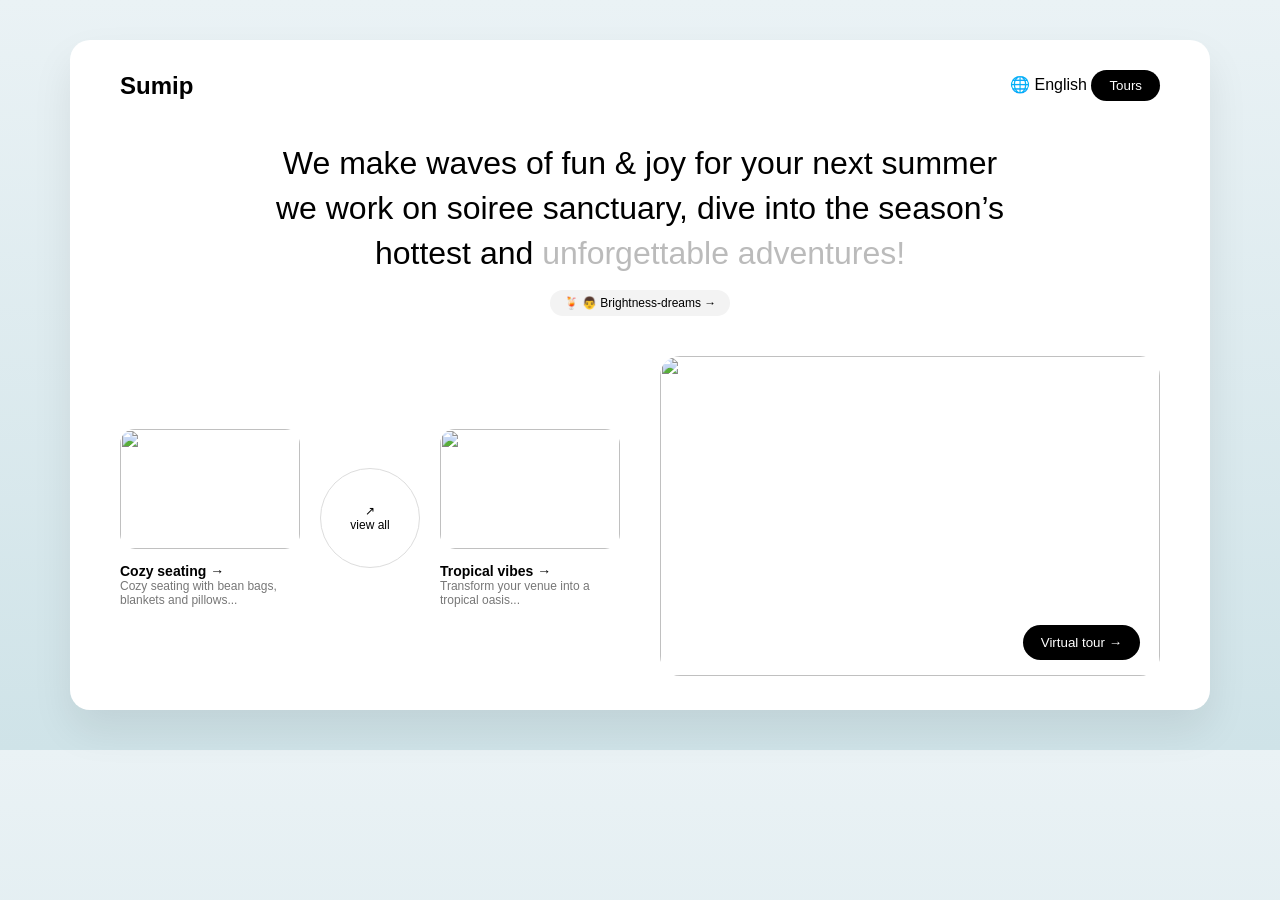
==== index_2.html @ 3be9c61e "New commit" ====
<!DOCTYPE html>
<html lang="en">
<head>
  <meta charset="UTF-8">
  <meta name="viewport" content="width=device-width, initial-scale=1.0">
  <title>Sumip</title>
  <link rel="stylesheet" href="style_2.css">
</head>


<div class="wrapper">

  <!-- NAV -->
  <nav class="nav">
    <h2 class="logo">Sumip</h2>

    <div class="right">
      <span>🌐 English</span>
      <button class="btn-dark">Tours</button>
    </div>
  </nav>

  <!-- HERO TEXT -->
  <section class="hero">
    <h1>
      We make waves of fun & joy for your next summer <br>
      we work on soiree sanctuary, dive into the season’s <br>
      hottest and <span>unforgettable adventures!</span>
    </h1>

    <div class="badge">🍹 👨 Brightness-dreams →</div>
  </section>

  <!-- CONTENT -->
  <div class="content">

    <!-- LEFT CARDS -->
    <div class="cards">

      <div class="card">
        <img src="https://images.unsplash.com/photo-1507525428034-b723cf961d3e">
        <h3>Cozy seating →</h3>
        <p>Cozy seating with bean bags, blankets and pillows...</p>
      </div>

      <div class="view-all">
        ↗ <br> view all
      </div>

      <div class="card">
        <img src="https://images.unsplash.com/photo-1510627498534-cf7e9002facc">
        <h3>Tropical vibes →</h3>
        <p>Transform your venue into a tropical oasis...</p>
      </div>

    </div>

    <!-- RIGHT IMAGE -->
    <div class="main-image">
      <img src="https://images.unsplash.com/photo-1529626455594-4ff0802cfb7e">
      <button class="tour-btn">Virtual tour →</button>
    </div>

  </div>

</div>
---- style_2.css ----
* {
  margin: 0;
  padding: 0;
  box-sizing: border-box;
  font-family: "Inter", sans-serif;
}

body {
  background: linear-gradient(to bottom, #eaf2f5, #cfe3e8);
  display: flex;
  justify-content: center;
  padding: 40px;
}

.wrapper {
  background: #fff;
  width: 95%;
  max-width: 1150px;
  border-radius: 20px;
  padding: 30px 50px;
  box-shadow: 0 20px 40px rgba(0,0,0,0.08);
}

/* NAV */
.nav {
  display: flex;
  justify-content: space-between;
  align-items: center;
}

.btn-dark {
  background: #000;
  color: #fff;
  border: none;
  padding: 8px 18px;
  border-radius: 20px;
}

/* HERO */
.hero {
  text-align: center;
  margin: 40px 0;
}

.hero h1 {
  font-size: 32px;
  line-height: 1.4;
  font-weight: 500;
}

.hero span {
  color: #bbb;
}

.badge {
  margin-top: 15px;
  display: inline-block;
  background: #f3f3f3;
  padding: 6px 14px;
  border-radius: 20px;
  font-size: 12px;
}

/* CONTENT */
.content {
  display: flex;
  gap: 40px;
  margin-top: 40px;
}

/* CARDS */
.cards {
  display: flex;
  align-items: center;
  gap: 20px;
}

.card {
  width: 180px;
}

.card img {
  width: 100%;
  height: 120px;
  border-radius: 15px;
  object-fit: cover;
}

.card h3 {
  margin-top: 10px;
  font-size: 14px;
}

.card p {
  font-size: 12px;
  color: #777;
}

/* VIEW ALL */
.view-all {
  width: 100px;
  height: 100px;
  border-radius: 50%;
  border: 1px solid #ddd;
  display: flex;
  align-items: center;
  justify-content: center;
  font-size: 12px;
  text-align: center;
}

/* MAIN IMAGE */
.main-image {
  position: relative;
  flex: 1;
}

.main-image img {
  width: 100%;
  height: 320px;
  border-radius: 20px;
  object-fit: cover;
}

.tour-btn {
  position: absolute;
  bottom: 20px;
  right: 20px;
  background: #000;
  color: #fff;
  border: none;
  padding: 10px 18px;
  border-radius: 20px;
}
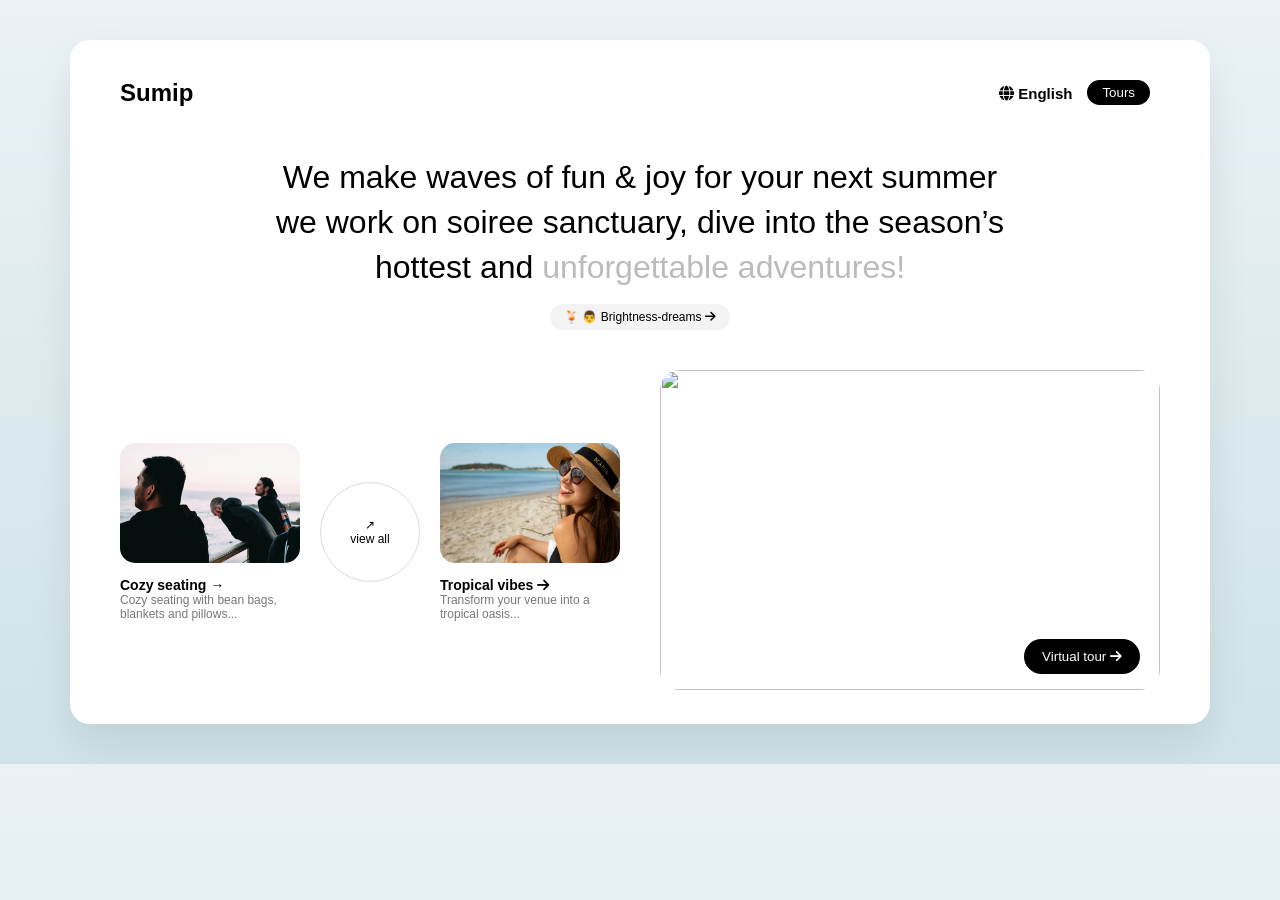
==== commit c97c0a60: "New commit" ====
--- a/index_2.html
+++ b/index_2.html
@@ -3,22 +3,27 @@
 <head>
   <meta charset="UTF-8">
   <meta name="viewport" content="width=device-width, initial-scale=1.0">
+  <link rel="stylesheet" href="https://cdnjs.cloudflare.com/ajax/libs/font-awesome/6.5.1/css/all.min.css">
+
   <title>Sumip</title>
   <link rel="stylesheet" href="style_2.css">
 </head>
 
 
-<div class="wrapper">
+<div class="container">
+    <!-- HEADER -->
+    <header>
+      <!-- NAV -->
+      <nav class="nav">
+        <h2 class="logo">Sumip</h2>
+        <div class="right">
+          <h4> <i class="fa-solid fa-globe"></i> English</h4>
+          <button>Tours</button>
+        </div>
+      </nav>
+    </header>
 
-  <!-- NAV -->
-  <nav class="nav">
-    <h2 class="logo">Sumip</h2>
 
-    <div class="right">
-      <span>🌐 English</span>
-      <button class="btn-dark">Tours</button>
-    </div>
-  </nav>
 
   <!-- HERO TEXT -->
   <section class="hero">
@@ -28,7 +33,7 @@
       hottest and <span>unforgettable adventures!</span>
     </h1>
 
-    <div class="badge">🍹 👨 Brightness-dreams →</div>
+    <div class="badge">🍹 👨 Brightness-dreams <i class="fa-solid fa-arrow-right"></i></div>
   </section>
 
   <!-- CONTENT -->
@@ -38,7 +43,7 @@
     <div class="cards">
 
       <div class="card">
-        <img src="https://images.unsplash.com/photo-1507525428034-b723cf961d3e">
+        <img src="SumipPic_1.jpg" alt="picture1">
         <h3>Cozy seating →</h3>
         <p>Cozy seating with bean bags, blankets and pillows...</p>
       </div>
@@ -48,8 +53,8 @@
       </div>
 
       <div class="card">
-        <img src="https://images.unsplash.com/photo-1510627498534-cf7e9002facc">
-        <h3>Tropical vibes →</h3>
+        <img src="Sumippic_2.jpg" alt="picture2">
+        <h3>Tropical vibes <i class="fa-solid fa-arrow-right"></i></h3>
         <p>Transform your venue into a tropical oasis...</p>
       </div>
 
@@ -58,7 +63,7 @@
     <!-- RIGHT IMAGE -->
     <div class="main-image">
       <img src="https://images.unsplash.com/photo-1529626455594-4ff0802cfb7e">
-      <button class="tour-btn">Virtual tour →</button>
+      <button class="tour-btn">Virtual tour <i class="fa-solid fa-arrow-right"></i></button>
     </div>
 
   </div>
--- a/style_2.css
+++ b/style_2.css
@@ -12,7 +12,7 @@
   padding: 40px;
 }
 
-.wrapper {
+.container {
   background: #fff;
   width: 95%;
   max-width: 1150px;
@@ -21,18 +21,31 @@
   box-shadow: 0 20px 40px rgba(0,0,0,0.08);
 }
 
-/* NAV */
+/* HEADER */
+
+.Header{
+  padding: 20px;
+}
 .nav {
   display: flex;
   justify-content: space-between;
   align-items: center;
 }
+.right{
+  display: flex;
+  gap: 15px;
+  padding: 10px;
+}
+.right h4{
+    font-size: 15px;
+    padding-top: 5px;
+}
 
-.btn-dark {
+ .right button {
   background: #000;
   color: #fff;
   border: none;
-  padding: 8px 18px;
+  padding: 5px 15px;
   border-radius: 20px;
 }
 
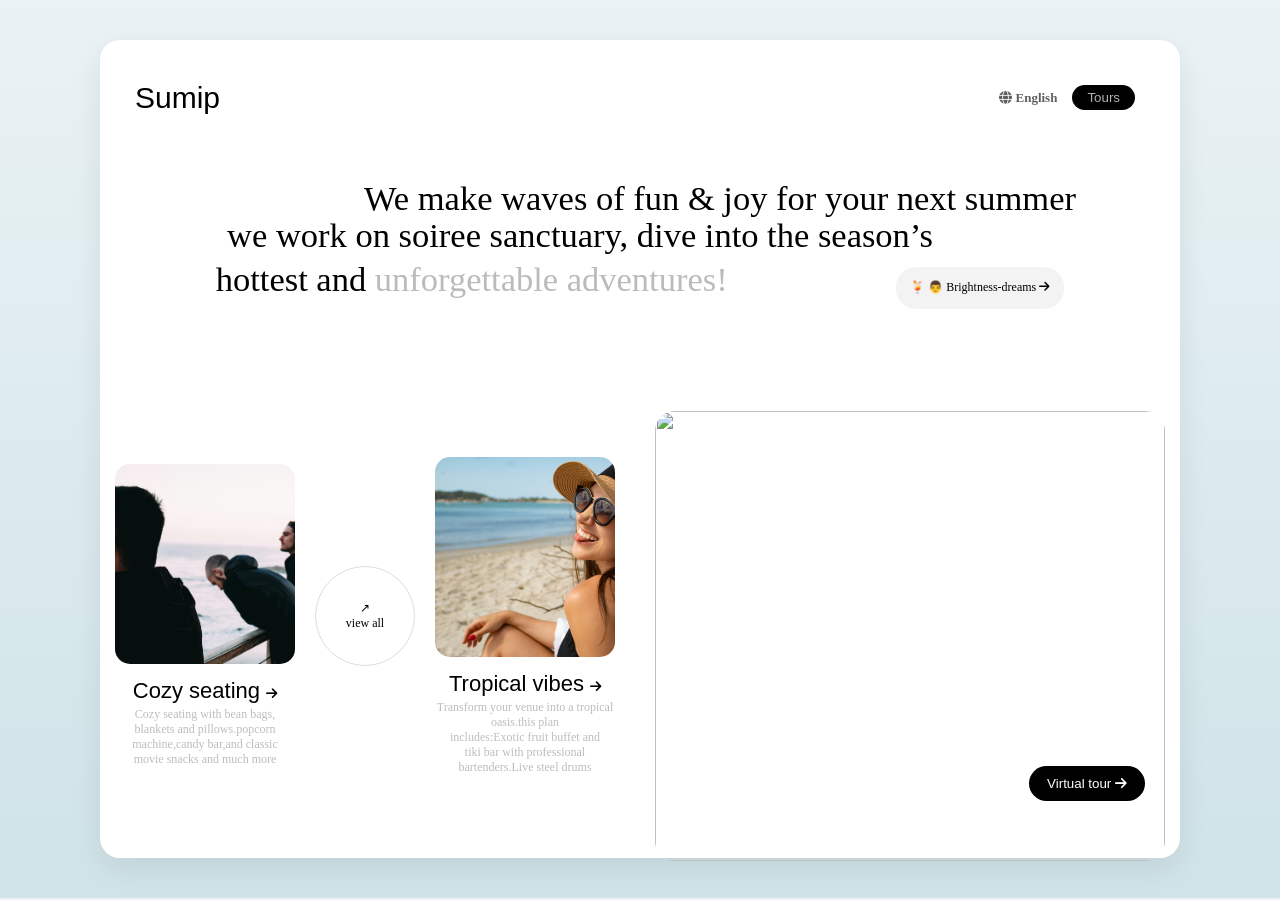
==== commit 385f4091: "New commit" ====
--- a/index_2.html
+++ b/index_2.html
@@ -23,49 +23,63 @@
       </nav>
     </header>
 
+  <!-- HERO TEXT -->
+  <section class="hero">
+    <div class="paragraph">
+
+        
+       <h1>  We make waves of fun & joy for your next summer  </h1>
+        <h2>  we work on soiree sanctuary, dive into the season’s<br></h2>
+        <h3> hottest and  <span>unforgettable adventures! </span>
+          <div class="badge">🍹 👨 Brightness-dreams <i class="fa-solid fa-arrow-right"></i></div>
+        </h3>
+        
+    </div>
+
+     <!-- CONTENT -->
+    <div class="content">
+
+      <!-- LEFT CARDS -->
+      <div class="cards">
+
+        <div class="card">
+          <img src="SumipPic_1.jpg" alt="picture1">
+          <h3>Cozy seating <i class="fa-solid fa-arrow-right"></i></h3>
+          <p>Cozy seating with bean bags,<br>
+             blankets and pillows.popcorn<br>
+             machine,candy bar,and classic<br>movie snacks and much more</p>
+             <!-- <div class="lowerImg">
+              <img src="SumipPic_1.jpg" alt="picture1">
+              <img src="SumipPic_1.jpg" alt="picture1">
+              <img src="SumipPic_1.jpg" alt="picture1">
+             </div> -->
 
 
-  <!-- HERO TEXT -->
-  <section class="hero">
-    <h1>
-      We make waves of fun & joy for your next summer <br>
-      we work on soiree sanctuary, dive into the season’s <br>
-      hottest and <span>unforgettable adventures!</span>
-    </h1>
+        </div>
 
-    <div class="badge">🍹 👨 Brightness-dreams <i class="fa-solid fa-arrow-right"></i></div>
+        <div class="view-all">
+          ↗ <br> view all
+        </div>
+
+        <div class="card">
+          <img src="Sumippic_2.jpg" alt="picture2">
+          <h3>Tropical vibes <i class="fa-solid fa-arrow-right"></i></h3>
+          <p>Transform your venue into a tropical oasis.this plan
+            <br>includes:Exotic fruit buffet and 
+            <br>tiki bar with professional bartenders.Live steel drums</p>
+        </div>
+
+      </div>
+
+      <!-- RIGHT IMAGE -->
+      <div class="main-image">
+        <img src="https://images.unsplash.com/photo-1529626455594-4ff0802cfb7e">
+        <button class="tour-btn">Virtual tour <i class="fa-solid fa-arrow-right"></i></button>
+      </div>
+
+    </div> 
+
+</div>
   </section>
 
-  <!-- CONTENT -->
-  <div class="content">
-
-    <!-- LEFT CARDS -->
-    <div class="cards">
-
-      <div class="card">
-        <img src="SumipPic_1.jpg" alt="picture1">
-        <h3>Cozy seating →</h3>
-        <p>Cozy seating with bean bags, blankets and pillows...</p>
-      </div>
-
-      <div class="view-all">
-        ↗ <br> view all
-      </div>
-
-      <div class="card">
-        <img src="Sumippic_2.jpg" alt="picture2">
-        <h3>Tropical vibes <i class="fa-solid fa-arrow-right"></i></h3>
-        <p>Transform your venue into a tropical oasis...</p>
-      </div>
-
-    </div>
-
-    <!-- RIGHT IMAGE -->
-    <div class="main-image">
-      <img src="https://images.unsplash.com/photo-1529626455594-4ff0802cfb7e">
-      <button class="tour-btn">Virtual tour <i class="fa-solid fa-arrow-right"></i></button>
-    </div>
-
-  </div>
-
-</div>+ 
--- a/style_2.css
+++ b/style_2.css
@@ -2,7 +2,6 @@
   margin: 0;
   padding: 0;
   box-sizing: border-box;
-  font-family: "Inter", sans-serif;
 }
 
 body {
@@ -13,17 +12,18 @@
 }
 
 .container {
-  background: #fff;
-  width: 95%;
-  max-width: 1150px;
-  border-radius: 20px;
-  padding: 30px 50px;
-  box-shadow: 0 20px 40px rgba(0,0,0,0.08);
+    background: #fff;
+    width: 90%;
+    max-width: 1100px;
+    border-radius: 20px;
+    padding:15px ;
+    box-shadow: 0 10px 30px rgba(0,0,0,0.08);
 }
+
 
 /* HEADER */
 
-.Header{
+header{
   padding: 20px;
 }
 .nav {
@@ -36,14 +36,22 @@
   gap: 15px;
   padding: 10px;
 }
+
+.logo{
+  font-family: "Inter", sans-serif;
+  font-weight:300;
+  font-size: 30px;
+
+}
 .right h4{
-    font-size: 15px;
+    font-size: 13px;
+    color: #000000a0;
     padding-top: 5px;
 }
 
  .right button {
-  background: #000;
-  color: #fff;
+  background: #000000;
+  color: #ffffffb1;
   border: none;
   padding: 5px 15px;
   border-radius: 20px;
@@ -55,23 +63,46 @@
   margin: 40px 0;
 }
 
-.hero h1 {
-  font-size: 32px;
-  line-height: 1.4;
+.paragraph h1 {
+  font-size: 34.5px;
+  line-height: 1.1;
   font-weight: 500;
+  margin-left: 160px
+
+
 }
 
-.hero span {
+.paragraph h2{
+  font-size: 34.5px;
+  line-height: 1;
+  font-weight: 500;
+  margin-right: 120px;
+
+}
+
+.paragraph h3{
+  font-size: 34.5px;
+  line-height: 1.1;
+  font-weight: 500;
+  display:inline-block;
+}
+
+h3 span {
   color: #bbb;
+
+
+
 }
+
 
 .badge {
   margin-top: 15px;
-  display: inline-block;
+  margin-left: 160px;
   background: #f3f3f3;
-  padding: 6px 14px;
+  padding: 14px;
   border-radius: 20px;
   font-size: 12px;
+  display: inline-block;
 }
 
 /* CONTENT */
@@ -79,6 +110,7 @@
   display: flex;
   gap: 40px;
   margin-top: 40px;
+
 }
 
 /* CARDS */
@@ -86,6 +118,8 @@
   display: flex;
   align-items: center;
   gap: 20px;
+    transform: translateY(40px);
+
 }
 
 .card {
@@ -94,20 +128,32 @@
 
 .card img {
   width: 100%;
-  height: 120px;
+  height: 200px;
   border-radius: 15px;
   object-fit: cover;
+
 }
 
 .card h3 {
+  font-family: "Inter", sans-serif;
+  font-weight: 200;
   margin-top: 10px;
-  font-size: 14px;
+  font-size: 22px;
+}
+
+.card h3 i{
+  font-size: 13px ;
 }
 
 .card p {
+  padding-top:3px;
   font-size: 12px;
-  color: #777;
+  color:#00000043;
+  max-width: 600px;
+  
 }
+
+/*  */
 
 /* VIEW ALL */
 .view-all {
@@ -130,14 +176,16 @@
 
 .main-image img {
   width: 100%;
-  height: 320px;
+  height: 450px;
   border-radius: 20px;
   object-fit: cover;
+  transform: translateY(62px);
+
 }
 
 .tour-btn {
   position: absolute;
-  bottom: 20px;
+  bottom: 2px;
   right: 20px;
   background: #000;
   color: #fff;
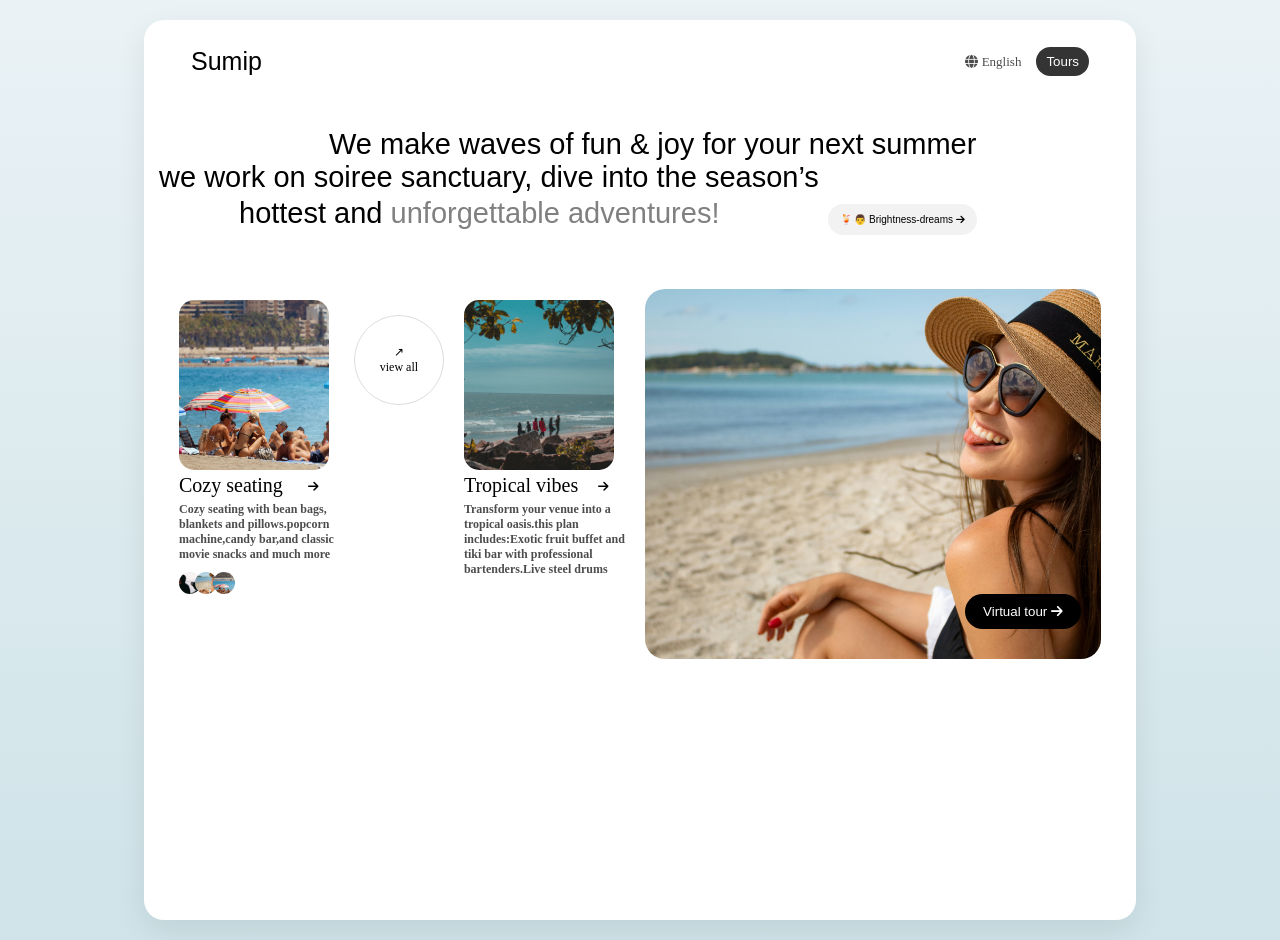
==== commit e10e61ce: "New Update" ====
--- a/index_2.html
+++ b/index_2.html
@@ -3,83 +3,95 @@
 <head>
   <meta charset="UTF-8">
   <meta name="viewport" content="width=device-width, initial-scale=1.0">
+  <link href="https://fonts.googleapis.com/css2?family=Inter:wght@300;400;600&display=swap" rel="stylesheet">
   <link rel="stylesheet" href="https://cdnjs.cloudflare.com/ajax/libs/font-awesome/6.5.1/css/all.min.css">
 
   <title>Sumip</title>
   <link rel="stylesheet" href="style_2.css">
 </head>
-
-
-<div class="container">
-    <!-- HEADER -->
-    <header>
-      <!-- NAV -->
-      <nav class="nav">
-        <h2 class="logo">Sumip</h2>
-        <div class="right">
-          <h4> <i class="fa-solid fa-globe"></i> English</h4>
+  <body>
+    <div class="container">
+      <!-- HEADER -->
+      <header>
+        <!-- LOGO -->
+        <div class="logo">
+          <h1>Sumip</h1>
+        </div>
+        <!-- LANGUAGE -->
+        <div class="lang">
+          <p><i class="fa-solid fa-globe"></i> English</p>
           <button>Tours</button>
         </div>
-      </nav>
-    </header>
+      </header> 
+       <!-- HERO SECTION -->
+      <section class="hero">
+        <!-- FIRST HERO PARAGRAPH -->
+        <div class="bigPrg">         
+           <h1>We make waves of fun & joy for your next summer  </h1>
+            <h2>  we work on soiree sanctuary, dive into the season’s<br></h2>
+            <h3> hottest and  <span>unforgettable adventures! </span>
+              <div class="badge">🍹 👨 Brightness-dreams <i class="fa-solid fa-arrow-right"></i></div>
+            </h3>
+          </h1>
+        </div>
+         <!-- HERO IMAGES -->
+        <div class="heroImage">
 
-  <!-- HERO TEXT -->
-  <section class="hero">
-    <div class="paragraph">
+          <!-- FIRST IMAGE -->
+          <div class="img1">
+            <img src="SumipPic_3.jpg" alt="picture3">
+            <div class="imgPrg">
+              <h1> Cozy seating</h1> 
+              <i class="fa-solid fa-arrow-right"></i>
+            </div>
+            <h5>
+              <p>Cozy seating with bean bags,<br>
+                 blankets and pillows.popcorn<br>
+                 machine,candy bar,and classic<br>
+                 movie snacks and much more</p>
+            </h5> 
+            <div class="smallImgs">
+              <img src="SumipPic_1.jpg" alt="pic1">
+              <img src="Sumippic_2.jpg" alt="pic1">
+              <img src="SumipPic_3.jpg" alt="pic1">
+            </div>    
+          </div>
 
-        
-       <h1>  We make waves of fun & joy for your next summer  </h1>
-        <h2>  we work on soiree sanctuary, dive into the season’s<br></h2>
-        <h3> hottest and  <span>unforgettable adventures! </span>
-          <div class="badge">🍹 👨 Brightness-dreams <i class="fa-solid fa-arrow-right"></i></div>
-        </h3>
-        
-    </div>
+          <!-- CIRCLE BETWEEN -->
 
-     <!-- CONTENT -->
-    <div class="content">
+          <div class="view-all">
+             ↗ <br> view all
+          </div>
 
-      <!-- LEFT CARDS -->
-      <div class="cards">
+          <!-- SECOND IMAGES -->
+           <div class="img2">
+             <img src="Sumip_pic5.jpg" alt="picture5">
+            <div class="imgPrg2">
+              <h1> Tropical vibes</h1> 
+              <i class="fa-solid fa-arrow-right"></i>
+            </div>
+            <h5>
+              Transform your venue into a<br>
+              tropical oasis.this plan<br>
+              includes:Exotic fruit buffet and<br>
+              tiki bar with professional<br> 
+              bartenders.Live steel drums
+            </h5> 
+           </div>
 
-        <div class="card">
-          <img src="SumipPic_1.jpg" alt="picture1">
-          <h3>Cozy seating <i class="fa-solid fa-arrow-right"></i></h3>
-          <p>Cozy seating with bean bags,<br>
-             blankets and pillows.popcorn<br>
-             machine,candy bar,and classic<br>movie snacks and much more</p>
-             <!-- <div class="lowerImg">
-              <img src="SumipPic_1.jpg" alt="picture1">
-              <img src="SumipPic_1.jpg" alt="picture1">
-              <img src="SumipPic_1.jpg" alt="picture1">
-             </div> -->
+           <!-- BIG PICTURE -->
+
+            <div class="bigImage">
+            <img src="Sumippic_2.jpg" alt="pic2">
+            <button class="tour-btn">Virtual tour <i class="fa-solid fa-arrow-right"></i></button>
+          </div>
+
 
 
         </div>
+      </section>
+    </div>
+    
+  </body>
+  </html>
 
-        <div class="view-all">
-          ↗ <br> view all
-        </div>
-
-        <div class="card">
-          <img src="Sumippic_2.jpg" alt="picture2">
-          <h3>Tropical vibes <i class="fa-solid fa-arrow-right"></i></h3>
-          <p>Transform your venue into a tropical oasis.this plan
-            <br>includes:Exotic fruit buffet and 
-            <br>tiki bar with professional bartenders.Live steel drums</p>
-        </div>
-
-      </div>
-
-      <!-- RIGHT IMAGE -->
-      <div class="main-image">
-        <img src="https://images.unsplash.com/photo-1529626455594-4ff0802cfb7e">
-        <button class="tour-btn">Virtual tour <i class="fa-solid fa-arrow-right"></i></button>
-      </div>
-
-    </div> 
-
-</div>
-  </section>
-
- 
--- a/style_2.css
+++ b/style_2.css
@@ -8,157 +8,172 @@
   background: linear-gradient(to bottom, #eaf2f5, #cfe3e8);
   display: flex;
   justify-content: center;
-  padding: 40px;
+  padding: 20px;
 }
 
 .container {
-    background: #fff;
-    width: 90%;
-    max-width: 1100px;
+    background: #fff; 
+    width: 80%;
+    max-width: 100%;
+    /* max-width: 100%; */
+    height:100vh;
     border-radius: 20px;
-    padding:15px ;
+    padding:15px 15px;
     box-shadow: 0 10px 30px rgba(0,0,0,0.08);
 }
 
-
-/* HEADER */
-
 header{
-  padding: 20px;
-}
-.nav {
   display: flex;
   justify-content: space-between;
-  align-items: center;
-}
-.right{
+  padding: 12px; 
+}
+
+.logo h1{
+  font-family: "Poppins", sans-serif;
+  font-size: 25px;
+  padding-left: 20px;
+  font-weight: 200;
+}
+
+.lang{
   display: flex;
   gap: 15px;
-  padding: 10px;
-}
-
-.logo{
-  font-family: "Inter", sans-serif;
-  font-weight:300;
-  font-size: 30px;
-
-}
-.right h4{
-    font-size: 13px;
-    color: #000000a0;
-    padding-top: 5px;
-}
-
- .right button {
-  background: #000000;
-  color: #ffffffb1;
+  padding-right:20px;
+}
+
+.lang p{
+  font-size: 13px;
+  color: #000000b3;
+  font-weight: 50;
+  padding-top: 7px;
+}
+
+.lang button{
+  background-color:rgba(0, 0, 0, 0.798);
+  border-radius:20px;
   border: none;
-  padding: 5px 15px;
+  padding: 5px 10px;
+  color: #ffffffff;
+}
+
+.hero{
+  padding-top: 40px;
+}
+
+.bigPrg{
+  justify-items: center; 
+}
+
+.bigPrg h1{
+  font-family: "Poppins", sans-serif;
+  font-weight: 50;
+  font-size: 29px;
+  padding-left:170px;
+}
+.bigPrg h2{
+  font-family: "Poppins", sans-serif;
+  font-weight: 50;
+  font-size: 29px;
+}
+
+.bigPrg h3{
+  font-family: "Poppins", sans-serif;
+  font-weight:50;
+  font-size: 29px;
+  margin-left: 80px;
+
+}
+
+.bigPrg h3 span{
+  color: rgb(128, 128, 128);
+  display: inline-block;
+
+}
+
+.bigPrg h3 .badge{
+  font-size: 10px;
   border-radius: 20px;
-}
-
-/* HERO */
-.hero {
-  text-align: center;
-  margin: 40px 0;
-}
-
-.paragraph h1 {
-  font-size: 34.5px;
-  line-height: 1.1;
-  font-weight: 500;
-  margin-left: 160px
-
-
-}
-
-.paragraph h2{
-  font-size: 34.5px;
-  line-height: 1;
-  font-weight: 500;
-  margin-right: 120px;
-
-}
-
-.paragraph h3{
-  font-size: 34.5px;
-  line-height: 1.1;
-  font-weight: 500;
-  display:inline-block;
-}
-
-h3 span {
-  color: #bbb;
-
-
-
-}
-
-
-.badge {
-  margin-top: 15px;
-  margin-left: 160px;
-  background: #f3f3f3;
-  padding: 14px;
-  border-radius: 20px;
+  padding: 10px 12px;
+  display: inline-block;
+  margin-top: 10px;
+  margin-left: 100px;
+  background: hsl(0, 0%, 95%);
+
+}
+
+.heroImage{
+  padding:50px 20px;
+  display: flex;
+  gap: 20px;
+}
+
+ .img1 img{
+  height: 170px;
+  width: 150px;
+  border-radius: 15px;
+  object-fit: cover;
+  transform: translateY(15px);
+
+}
+
+.img1 .imgPrg{
+  display: flex;
+  gap: 25px;
+  padding-top: 15px;
+
+}
+.imgPrg h1{
+  font-size: 20px;
+  font-weight: 50;
+
+}
+
+.imgPrg i{
+   font-size: 12px;
+   padding-top: 7px;
+
+}
+
+.img1 h5{
+  padding-top: 5px;
   font-size: 12px;
-  display: inline-block;
-}
-
-/* CONTENT */
-.content {
-  display: flex;
-  gap: 40px;
-  margin-top: 40px;
-
-}
-
-/* CARDS */
-.cards {
-  display: flex;
-  align-items: center;
-  gap: 20px;
-    transform: translateY(40px);
-
-}
-
-.card {
-  width: 180px;
-}
-
-.card img {
-  width: 100%;
-  height: 200px;
-  border-radius: 15px;
-  object-fit: cover;
-
-}
-
-.card h3 {
-  font-family: "Inter", sans-serif;
-  font-weight: 200;
-  margin-top: 10px;
-  font-size: 22px;
-}
-
-.card h3 i{
-  font-size: 13px ;
-}
-
-.card p {
-  padding-top:3px;
-  font-size: 12px;
-  color:#00000043;
-  max-width: 600px;
-  
-}
-
-/*  */
-
-/* VIEW ALL */
+  color:#000000b3;
+
+}
+
+.smallImgs{
+ padding-top: 10px;
+}
+
+.smallImgs img{
+  border: none;
+  border-radius:50%;
+  object-fit: cover;
+  width: 22px;
+  height: 22px;
+  position:inherit;
+  /* margin-left: -4px; */
+}
+
+.smallImgs img:nth-child(1) {
+  transform: translateX(0);
+}
+
+.smallImgs img:nth-child(2) {
+  transform: translateX(-10px);
+
+}
+
+.smallImgs img:nth-child(3) {
+   transform: translateX(-18px);
+
+}
+
+
 .view-all {
-  width: 100px;
-  height: 100px;
+  width: 90px;
+  height: 90px;
+  margin-top: 30px;
   border-radius: 50%;
   border: 1px solid #ddd;
   display: flex;
@@ -168,28 +183,62 @@
   text-align: center;
 }
 
-/* MAIN IMAGE */
-.main-image {
+
+.img2 img{
+  height: 170px;
+  width: 150px;
+  border-radius: 15px;
+  object-fit: cover;
+  transform: translateY(15px);
+
+}
+
+.img2 .imgPrg2{
+  display: flex;
+  gap: 20px;
+  padding-top: 15px;
+}
+
+.imgPrg2 h1{
+  font-weight: 50;
+  font-size: 20px;
+}
+
+.imgPrg2 i{
+   font-size: 12px;
+   padding-top: 7px;
+
+}
+
+.img2 h5{
+  padding-top: 5px;
+  font-size: 12px;
+  color:#000000b3;
+
+}
+.bigImage {
   position: relative;
   flex: 1;
 }
 
-.main-image img {
+.bigImage img {
   width: 100%;
-  height: 450px;
+  height: 370px;
   border-radius: 20px;
   object-fit: cover;
-  transform: translateY(62px);
+  transform: translateY(4px);
+
 
 }
 
 .tour-btn {
   position: absolute;
-  bottom: 2px;
+  bottom:30px;
   right: 20px;
   background: #000;
   color: #fff;
   border: none;
   padding: 10px 18px;
   border-radius: 20px;
-}+} 
+
